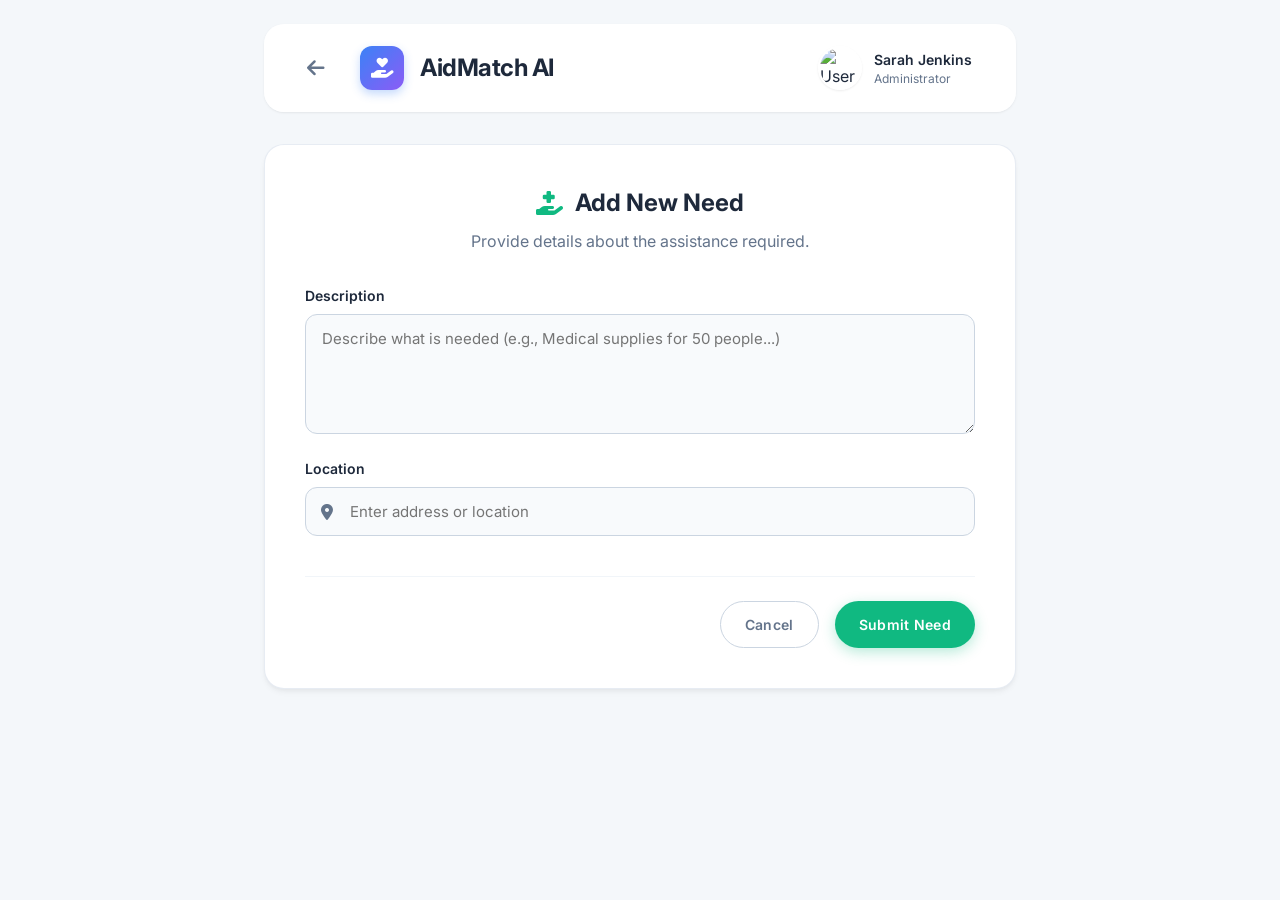
==== add-need.html @ 8512e65d "UI almost done" ====
<!DOCTYPE html>
<html lang="en">

<head>
    <meta charset="UTF-8">
    <meta name="viewport" content="width=device-width, initial-scale=1.0">
    <title>Add Need - AidMatch AI</title>
    <!-- Google Fonts -->
    <link rel="preconnect" href="https://fonts.googleapis.com">
    <link rel="preconnect" href="https://fonts.gstatic.com" crossorigin>
    <link href="https://fonts.googleapis.com/css2?family=Inter:wght@300;400;500;600;700&display=swap" rel="stylesheet">
    <!-- FontAwesome Icons -->
    <link rel="stylesheet" href="https://cdnjs.cloudflare.com/ajax/libs/font-awesome/6.4.0/css/all.min.css">
    <!-- Custom CSS -->
    <link rel="stylesheet" href="styles.css">
</head>

<body>
    <div class="dashboard-container form-page-container">
        <!-- Dashboard Header -->
        <header class="dashboard-header">
            <div class="logo">
                <a href="index.html" class="back-link" aria-label="Back to Dashboard">
                    <i class="fa-solid fa-arrow-left"></i>
                </a>
                <div class="logo-icon-bg">
                    <i class="fa-solid fa-hand-holding-heart icon-logo"></i>
                </div>
                <h1>AidMatch AI</h1>
            </div>
            <div class="header-actions">
                <div class="user-profile">
                    <img src="https://i.pravatar.cc/150?img=47" alt="User Avatar" class="avatar">
                    <div class="user-info">
                        <span class="user-name">Sarah Jenkins</span>
                        <span class="user-role">Administrator</span>
                    </div>
                </div>
            </div>
        </header>

        <!-- Main Form Area -->
        <main class="dashboard-main form-main">
            <div class="form-card">
                <div class="form-header">
                    <h2><i class="fa-solid fa-hand-holding-medical text-secondary"></i> Add New Need</h2>
                    <p>Provide details about the assistance required.</p>
                </div>

                <form class="custom-form" action="index.html">
                    <div class="form-group">
                        <label for="description">Description</label>
                        <textarea id="description" name="description" placeholder="Describe what is needed (e.g., Medical supplies for 50 people...)" required></textarea>
                    </div>

                    <div class="form-group">
                        <label for="location">Location</label>
                        <div class="input-with-icon">
                            <i class="fa-solid fa-location-dot"></i>
                            <input type="text" id="location" name="location" placeholder="Enter address or location" required>
                        </div>
                    </div>

                    <div class="form-actions">
                        <a href="index.html" class="btn btn-outline">Cancel</a>
                        <button type="submit" class="btn btn-secondary">Submit Need</button>
                    </div>
                </form>
            </div>
        </main>
    </div>
    <script src="script.js"></script>
</body>

</html>
---- styles.css ----
:root {
    /* Soft, Modern Color Palette */
    --bg-color: #f4f7fa;
    --card-bg: #ffffff;
    
    /* Text Colors */
    --text-main: #1e293b;
    --text-muted: #64748b;
    --text-light: #94a3b8;
    
    /* Brand Colors */
    --primary: #3b82f6; /* Modern Blue */
    --primary-hover: #2563eb;
    --primary-light: #eff6ff;
    
    --secondary: #10b981; /* Soft Emerald Green for Needs */
    --secondary-hover: #059669;
    --secondary-light: #ecfdf5;
    
    /* Status Colors */
    --success: #10b981;
    --success-bg: #ecfdf5;
    --warning: #f59e0b;
    --warning-bg: #fffbeb;
    --danger: #ef4444;
    --danger-bg: #fef2f2;
    --info: #3b82f6;
    --info-bg: #eff6ff;

    /* Shadows & Effects */
    --shadow-sm: 0 1px 3px rgba(0,0,0,0.05), 0 1px 2px rgba(0,0,0,0.03);
    --shadow-md: 0 4px 6px -1px rgba(0,0,0,0.05), 0 2px 4px -1px rgba(0,0,0,0.03);
    --shadow-lg: 0 10px 15px -3px rgba(0,0,0,0.05), 0 4px 6px -2px rgba(0,0,0,0.02);
    --shadow-hover: 0 20px 25px -5px rgba(0,0,0,0.08), 0 10px 10px -5px rgba(0,0,0,0.04);
    
    /* Layout */
    --radius-md: 12px;
    --radius-lg: 20px;
    --radius-full: 9999px;
    --transition: all 0.3s cubic-bezier(0.4, 0, 0.2, 1);
}

* {
    margin: 0;
    padding: 0;
    box-sizing: border-box;
}

body {
    font-family: 'Inter', -apple-system, BlinkMacSystemFont, sans-serif;
    background-color: var(--bg-color);
    color: var(--text-main);
    line-height: 1.5;
    -webkit-font-smoothing: antialiased;
    -moz-osx-font-smoothing: grayscale;
}

.dashboard-container {
    max-width: 1280px;
    margin: 0 auto;
    padding: 24px;
    min-height: 100vh;
    display: flex;
    flex-direction: column;
}

/* Header Styles */
.dashboard-header {
    background-color: var(--card-bg);
    border-radius: var(--radius-lg);
    padding: 16px 32px;
    display: flex;
    justify-content: space-between;
    align-items: center;
    box-shadow: var(--shadow-sm);
    margin-bottom: 32px;
    position: sticky;
    top: 24px;
    z-index: 10;
    backdrop-filter: blur(10px);
    background-color: rgba(255, 255, 255, 0.95);
}

.logo {
    display: flex;
    align-items: center;
    gap: 16px;
}

.logo-icon-bg {
    background: linear-gradient(135deg, var(--primary), #8b5cf6);
    width: 44px;
    height: 44px;
    border-radius: var(--radius-md);
    display: flex;
    justify-content: center;
    align-items: center;
    box-shadow: 0 4px 10px rgba(59, 130, 246, 0.3);
}

.icon-logo {
    font-size: 20px;
    color: white;
}

.logo h1 {
    font-size: 24px;
    font-weight: 700;
    color: var(--text-main);
    letter-spacing: -0.5px;
}

.header-actions {
    display: flex;
    align-items: center;
    gap: 24px;
}

.icon-btn {
    background: transparent;
    border: none;
    color: var(--text-muted);
    font-size: 20px;
    cursor: pointer;
    position: relative;
    transition: var(--transition);
    width: 40px;
    height: 40px;
    border-radius: 50%;
    display: flex;
    align-items: center;
    justify-content: center;
}

.icon-btn:hover {
    background-color: var(--bg-color);
    color: var(--primary);
}

.notification-badge {
    position: absolute;
    top: 8px;
    right: 10px;
    width: 8px;
    height: 8px;
    background-color: var(--danger);
    border-radius: 50%;
    border: 2px solid var(--card-bg);
}

.user-profile {
    display: flex;
    align-items: center;
    gap: 12px;
    cursor: pointer;
    padding: 6px 12px;
    border-radius: var(--radius-full);
    transition: var(--transition);
}

.user-profile:hover {
    background-color: var(--bg-color);
}

.avatar {
    width: 44px;
    height: 44px;
    border-radius: 50%;
    object-fit: cover;
    border: 2px solid white;
    box-shadow: var(--shadow-sm);
}

.user-info {
    display: flex;
    flex-direction: column;
}

.user-name {
    font-weight: 600;
    font-size: 14px;
    color: var(--text-main);
}

.user-role {
    font-size: 12px;
    color: var(--text-muted);
}

/* Main Content Styles */
.main-header {
    display: flex;
    justify-content: space-between;
    align-items: flex-end;
    margin-bottom: 32px;
}

.greeting h2 {
    font-size: 28px;
    font-weight: 700;
    margin-bottom: 6px;
    letter-spacing: -0.5px;
}

.greeting p {
    color: var(--text-muted);
    font-size: 15px;
}

.action-buttons {
    display: flex;
    gap: 16px;
}

.btn {
    padding: 12px 24px;
    border: none;
    border-radius: var(--radius-full);
    font-weight: 600;
    font-size: 14px;
    cursor: pointer;
    display: flex;
    align-items: center;
    gap: 10px;
    transition: var(--transition);
    font-family: inherit;
    letter-spacing: 0.3px;
}

.btn:active {
    transform: scale(0.96);
}

.btn-primary {
    background-color: var(--primary);
    color: white;
    box-shadow: 0 4px 14px rgba(59, 130, 246, 0.3);
}

.btn-primary:hover {
    background-color: var(--primary-hover);
    box-shadow: 0 6px 20px rgba(59, 130, 246, 0.4);
    transform: translateY(-2px);
}

.btn-secondary {
    background-color: var(--secondary);
    color: white;
    box-shadow: 0 4px 14px rgba(16, 185, 129, 0.3);
}

.btn-secondary:hover {
    background-color: var(--secondary-hover);
    box-shadow: 0 6px 20px rgba(16, 185, 129, 0.4);
    transform: translateY(-2px);
}

.btn-text {
    background: transparent;
    border: none;
    color: var(--primary);
    font-weight: 600;
    cursor: pointer;
    font-size: 14px;
    padding: 8px 16px;
    border-radius: var(--radius-md);
    transition: var(--transition);
}

.btn-text:hover {
    background-color: var(--primary-light);
}

/* Cards Grid */
.cards-grid {
    display: grid;
    grid-template-columns: repeat(auto-fit, minmax(320px, 1fr));
    gap: 24px;
    margin-bottom: 40px;
}

.stat-card {
    background-color: var(--card-bg);
    border-radius: var(--radius-lg);
    padding: 28px;
    display: flex;
    align-items: flex-start;
    gap: 20px;
    box-shadow: var(--shadow-md);
    transition: var(--transition);
    border: 1px solid rgba(226, 232, 240, 0.8);
    position: relative;
    overflow: hidden;
}

/* Decorative background glow */
.stat-card::before {
    content: '';
    position: absolute;
    top: -20px;
    right: -20px;
    width: 100px;
    height: 100px;
    border-radius: 50%;
    background: radial-gradient(circle, rgba(0,0,0,0.03) 0%, rgba(255,255,255,0) 70%);
    z-index: 0;
}

.stat-card:hover {
    transform: translateY(-5px);
    box-shadow: var(--shadow-hover);
    border-color: var(--primary-light);
}

.card-icon {
    width: 56px;
    height: 56px;
    border-radius: 16px;
    display: flex;
    justify-content: center;
    align-items: center;
    font-size: 24px;
    position: relative;
    z-index: 1;
}

.need-icon {
    background-color: var(--secondary-light);
    color: var(--secondary);
}

.volunteer-icon {
    background-color: var(--info-bg);
    color: var(--info);
}

.urgent-icon {
    background-color: var(--danger-bg);
    color: var(--danger);
}

.card-content {
    flex: 1;
    position: relative;
    z-index: 1;
}

.card-content h3 {
    font-size: 14px;
    color: var(--text-muted);
    font-weight: 600;
    margin-bottom: 12px;
}

.stat-row {
    display: flex;
    align-items: baseline;
    gap: 12px;
    margin-bottom: 8px;
}

.stat-number {
    font-size: 36px;
    font-weight: 800;
    color: var(--text-main);
    line-height: 1;
    letter-spacing: -1px;
}

.stat-trend {
    font-size: 13px;
    font-weight: 600;
    display: flex;
    align-items: center;
    gap: 4px;
    padding: 4px 8px;
    border-radius: var(--radius-full);
}

.stat-trend.positive {
    background-color: var(--success-bg);
    color: var(--success);
}

.stat-trend.negative {
    background-color: var(--danger-bg);
    color: var(--danger);
}

.stat-subtitle {
    font-size: 13px;
    color: var(--text-light);
}

.text-danger {
    color: var(--danger);
    font-weight: 500;
}

/* Specific styling for urgent card */
.urgent-card {
    border: 1px solid rgba(239, 68, 68, 0.2);
}

/* Recent Activity Area */
.dashboard-content-area {
    background-color: var(--card-bg);
    border-radius: var(--radius-lg);
    padding: 32px;
    box-shadow: var(--shadow-md);
    border: 1px solid rgba(226, 232, 240, 0.8);
}

.section-header {
    display: flex;
    justify-content: space-between;
    align-items: center;
    margin-bottom: 24px;
}

.section-header h3 {
    font-size: 18px;
    font-weight: 700;
    color: var(--text-main);
}

.activity-list {
    list-style: none;
    display: flex;
    flex-direction: column;
    gap: 16px;
}

.activity-list li {
    display: flex;
    align-items: center;
    gap: 20px;
    padding: 16px;
    border-radius: var(--radius-md);
    border: 1px solid #f1f5f9;
    transition: var(--transition);
}

.activity-list li:hover {
    background-color: var(--bg-color);
    transform: translateX(4px);
    border-color: #e2e8f0;
}

.activity-icon {
    width: 48px;
    height: 48px;
    border-radius: 14px;
    display: flex;
    justify-content: center;
    align-items: center;
    font-size: 18px;
    flex-shrink: 0;
}

.activity-icon.match {
    background-color: var(--success-bg);
    color: var(--success);
}

.activity-icon.new {
    background-color: var(--info-bg);
    color: var(--info);
}

.activity-icon.warning {
    background-color: var(--warning-bg);
    color: var(--warning);
}

.activity-details {
    flex: 1;
}

.activity-details p {
    font-size: 14px;
    color: var(--text-main);
    margin-bottom: 4px;
    line-height: 1.4;
}

.activity-details p strong {
    font-weight: 600;
    color: var(--text-main);
}

.activity-details .time {
    font-size: 12px;
    color: var(--text-muted);
    font-weight: 500;
}

.activity-status {
    font-size: 12px;
    font-weight: 600;
    padding: 6px 12px;
    border-radius: var(--radius-full);
}

.status-completed {
    background-color: var(--success-bg);
    color: var(--success);
}

.status-active {
    background-color: var(--info-bg);
    color: var(--info);
}

.status-pending {
    background-color: var(--warning-bg);
    color: var(--warning);
}

/* Form Styles */
.form-page-container {
    max-width: 800px;
}

.back-link {
    color: var(--text-muted);
    font-size: 20px;
    margin-right: 8px;
    transition: var(--transition);
    text-decoration: none;
    display: flex;
    align-items: center;
    justify-content: center;
    width: 40px;
    height: 40px;
    border-radius: 50%;
}

.back-link:hover {
    background-color: var(--bg-color);
    color: var(--primary);
}

.text-secondary {
    color: var(--secondary);
}

.text-primary {
    color: var(--primary);
}

.form-main {
    display: flex;
    justify-content: center;
}

.form-card {
    background-color: var(--card-bg);
    border-radius: var(--radius-lg);
    padding: 40px;
    box-shadow: var(--shadow-md);
    width: 100%;
    border: 1px solid rgba(226, 232, 240, 0.8);
    animation: slideUp 0.5s cubic-bezier(0.4, 0, 0.2, 1);
}

@keyframes slideUp {
    from { opacity: 0; transform: translateY(20px); }
    to { opacity: 1; transform: translateY(0); }
}

.form-header {
    margin-bottom: 32px;
    text-align: center;
}

.form-header h2 {
    font-size: 24px;
    font-weight: 700;
    margin-bottom: 8px;
    display: flex;
    align-items: center;
    justify-content: center;
    gap: 12px;
}

.form-header p {
    color: var(--text-muted);
}

.custom-form {
    display: flex;
    flex-direction: column;
    gap: 24px;
}

.form-group {
    display: flex;
    flex-direction: column;
    gap: 8px;
}

.form-group label {
    font-weight: 600;
    font-size: 14px;
    color: var(--text-main);
}

.custom-form input,
.custom-form textarea,
.custom-form select {
    width: 100%;
    padding: 14px 16px;
    border-radius: var(--radius-md);
    border: 1px solid #cbd5e1;
    background-color: #f8fafc;
    font-family: inherit;
    font-size: 15px;
    color: var(--text-main);
    transition: var(--transition);
}

.custom-form select {
    appearance: none;
    background-image: url("data:image/svg+xml,%3Csvg xmlns='http://www.w3.org/2000/svg' width='16' height='16' viewBox='0 0 24 24' fill='none' stroke='%2364748b' stroke-width='2' stroke-linecap='round' stroke-linejoin='round'%3E%3Cpolyline points='6 9 12 15 18 9'%3E%3C/polyline%3E%3C/svg%3E");
    background-repeat: no-repeat;
    background-position: right 16px center;
    padding-right: 48px;
    cursor: pointer;
}

.custom-form input:focus,
.custom-form textarea:focus,
.custom-form select:focus {
    outline: none;
    border-color: var(--primary);
    background-color: #ffffff;
    box-shadow: 0 0 0 3px var(--primary-light);
}

.input-with-icon {
    position: relative;
}

.input-with-icon i {
    position: absolute;
    left: 16px;
    top: 50%;
    transform: translateY(-50%);
    color: var(--text-muted);
}

.input-with-icon input,
.input-with-icon select {
    padding-left: 44px;
}

.custom-form textarea {
    resize: vertical;
    min-height: 120px;
}

.form-actions {
    display: flex;
    justify-content: flex-end;
    gap: 16px;
    margin-top: 16px;
    padding-top: 24px;
    border-top: 1px solid #f1f5f9;
}

.btn-outline {
    background-color: transparent;
    color: var(--text-muted);
    border: 1px solid #cbd5e1;
    text-decoration: none;
}

.btn-outline:hover {
    background-color: #f1f5f9;
    color: var(--text-main);
}

/* Lists and Grids */
.list-controls {
    display: flex;
    gap: 16px;
    margin-bottom: 24px;
}

.search-box {
    flex: 1;
    position: relative;
}

.search-box i {
    position: absolute;
    left: 16px;
    top: 50%;
    transform: translateY(-50%);
    color: var(--text-muted);
}

.search-box input {
    width: 100%;
    padding: 12px 16px 12px 44px;
    border-radius: var(--radius-md);
    border: 1px solid #cbd5e1;
    background-color: var(--card-bg);
    font-family: inherit;
    font-size: 14px;
    transition: var(--transition);
}

.search-box input:focus {
    outline: none;
    border-color: var(--primary);
    box-shadow: 0 0 0 3px var(--primary-light);
}

.filter-box .filter-select {
    padding: 12px 40px 12px 16px;
    border-radius: var(--radius-md);
    border: 1px solid #cbd5e1;
    background-color: var(--card-bg);
    font-family: inherit;
    font-size: 14px;
    color: var(--text-main);
    appearance: none;
    background-image: url("data:image/svg+xml,%3Csvg xmlns='http://www.w3.org/2000/svg' width='16' height='16' viewBox='0 0 24 24' fill='none' stroke='%2364748b' stroke-width='2' stroke-linecap='round' stroke-linejoin='round'%3E%3Cpolyline points='6 9 12 15 18 9'%3E%3C/polyline%3E%3C/svg%3E");
    background-repeat: no-repeat;
    background-position: right 16px center;
    cursor: pointer;
}

.needs-grid {
    display: grid;
    grid-template-columns: repeat(auto-fill, minmax(340px, 1fr));
    gap: 24px;
    margin-bottom: 40px;
}

.need-card {
    background-color: var(--card-bg);
    border-radius: var(--radius-lg);
    padding: 24px;
    box-shadow: var(--shadow-sm);
    border: 1px solid #e2e8f0;
    transition: var(--transition);
    display: flex;
    flex-direction: column;
    animation: slideUp 0.4s cubic-bezier(0.4, 0, 0.2, 1) backwards;
}

.need-card:nth-child(1) { animation-delay: 0.05s; }
.need-card:nth-child(2) { animation-delay: 0.1s; }
.need-card:nth-child(3) { animation-delay: 0.15s; }
.need-card:nth-child(4) { animation-delay: 0.2s; }

.need-card:hover {
    transform: translateY(-4px);
    box-shadow: var(--shadow-md);
    border-color: #cbd5e1;
}

.need-card-header {
    display: flex;
    justify-content: space-between;
    align-items: center;
    margin-bottom: 16px;
}

.priority-badge {
    font-size: 12px;
    font-weight: 600;
    padding: 4px 10px;
    border-radius: var(--radius-full);
}

.priority-high {
    background-color: var(--danger-bg);
    color: var(--danger);
}

.priority-medium {
    background-color: var(--warning-bg);
    color: var(--warning);
}

.priority-low {
    background-color: var(--success-bg);
    color: var(--success);
}

.time-posted {
    font-size: 12px;
    color: var(--text-light);
}

.need-card-body {
    flex: 1;
    margin-bottom: 20px;
}

.need-description {
    font-size: 15px;
    color: var(--text-main);
    line-height: 1.5;
    margin-bottom: 16px;
    font-weight: 500;
}

.need-location {
    display: flex;
    align-items: center;
    gap: 8px;
    color: var(--text-muted);
    font-size: 13px;
}

.need-location i {
    color: var(--secondary);
}

.need-card-footer {
    display: flex;
    gap: 12px;
    border-top: 1px solid #f1f5f9;
    padding-top: 16px;
}

.btn-sm {
    padding: 8px 16px;
    font-size: 13px;
    flex: 1;
    justify-content: center;
}

/* Responsive */
@media (max-width: 900px) {
    .main-header {
        flex-direction: column;
        align-items: flex-start;
        gap: 20px;
    }
    
    .action-buttons {
        width: 100%;
    }
    
    .btn {
        flex: 1;
        justify-content: center;
    }
}

@media (max-width: 640px) {
    .dashboard-header {
        padding: 16px;
        flex-direction: column;
        gap: 16px;
    }
    
    .action-buttons {
        flex-direction: column;
    }
    
    .cards-grid {
        grid-template-columns: 1fr;
    }
    
    .activity-list li {
        flex-direction: column;
        align-items: flex-start;
        gap: 12px;
    }
    
    .activity-status {
        align-self: flex-start;
        margin-left: 68px; /* align with text */
    }
}
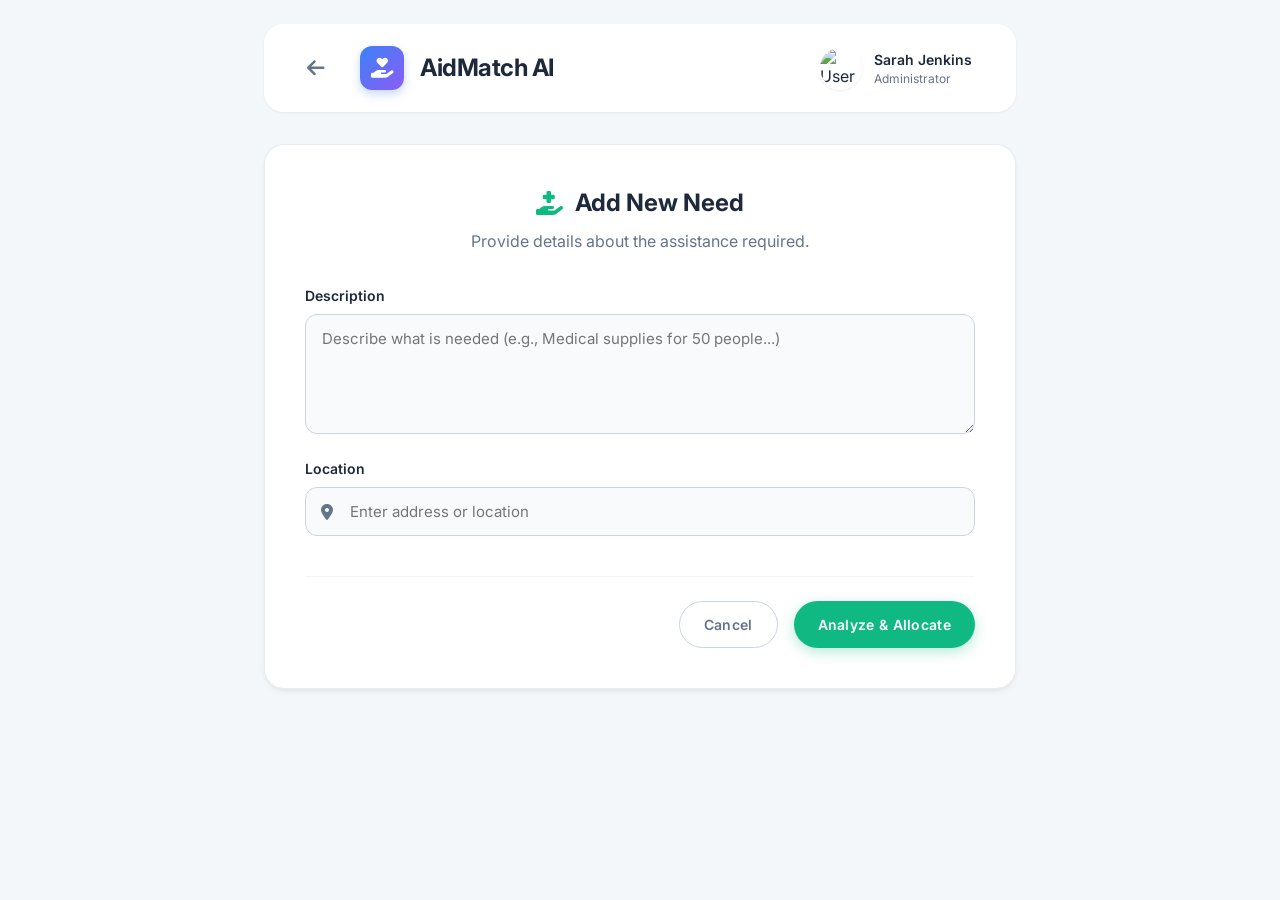
==== commit 677e6b89: "Improved UI" ====
--- a/add-need.html
+++ b/add-need.html
@@ -63,7 +63,7 @@
 
                     <div class="form-actions">
                         <a href="index.html" class="btn btn-outline">Cancel</a>
-                        <button type="submit" class="btn btn-secondary">Submit Need</button>
+                        <button type="submit" class="btn btn-secondary">Analyze & Allocate</button>
                     </div>
                 </form>
             </div>
--- a/styles.css
+++ b/styles.css
@@ -329,7 +329,7 @@
     color: var(--secondary);
 }
 
-.volunteer-icon {
+.resource-icon {
     background-color: var(--info-bg);
     color: var(--info);
 }
@@ -836,6 +836,53 @@
     justify-content: center;
 }
 
+/* Allocation and Results Specifics */
+.header-badges {
+    display: flex;
+    gap: 8px;
+    align-items: center;
+}
+
+.category-badge {
+    font-size: 12px;
+    font-weight: 600;
+    padding: 4px 10px;
+    border-radius: var(--radius-full);
+    background-color: var(--primary-light);
+    color: var(--primary);
+    display: flex;
+    align-items: center;
+    gap: 4px;
+}
+
+.assigned-resource {
+    background-color: #f8fafc;
+    padding: 10px 16px;
+    border-radius: var(--radius-md);
+    font-size: 14px;
+    color: var(--text-main);
+    display: flex;
+    align-items: center;
+    gap: 8px;
+    width: 100%;
+}
+
+.assigned-resource i {
+    color: var(--primary);
+    font-size: 16px;
+}
+
+/* Priority Borders */
+.priority-high-border {
+    border-left: 4px solid var(--danger) !important;
+}
+.priority-medium-border {
+    border-left: 4px solid var(--warning) !important;
+}
+.priority-low-border {
+    border-left: 4px solid var(--success) !important;
+}
+
 /* Responsive */
 @media (max-width: 900px) {
     .main-header {
